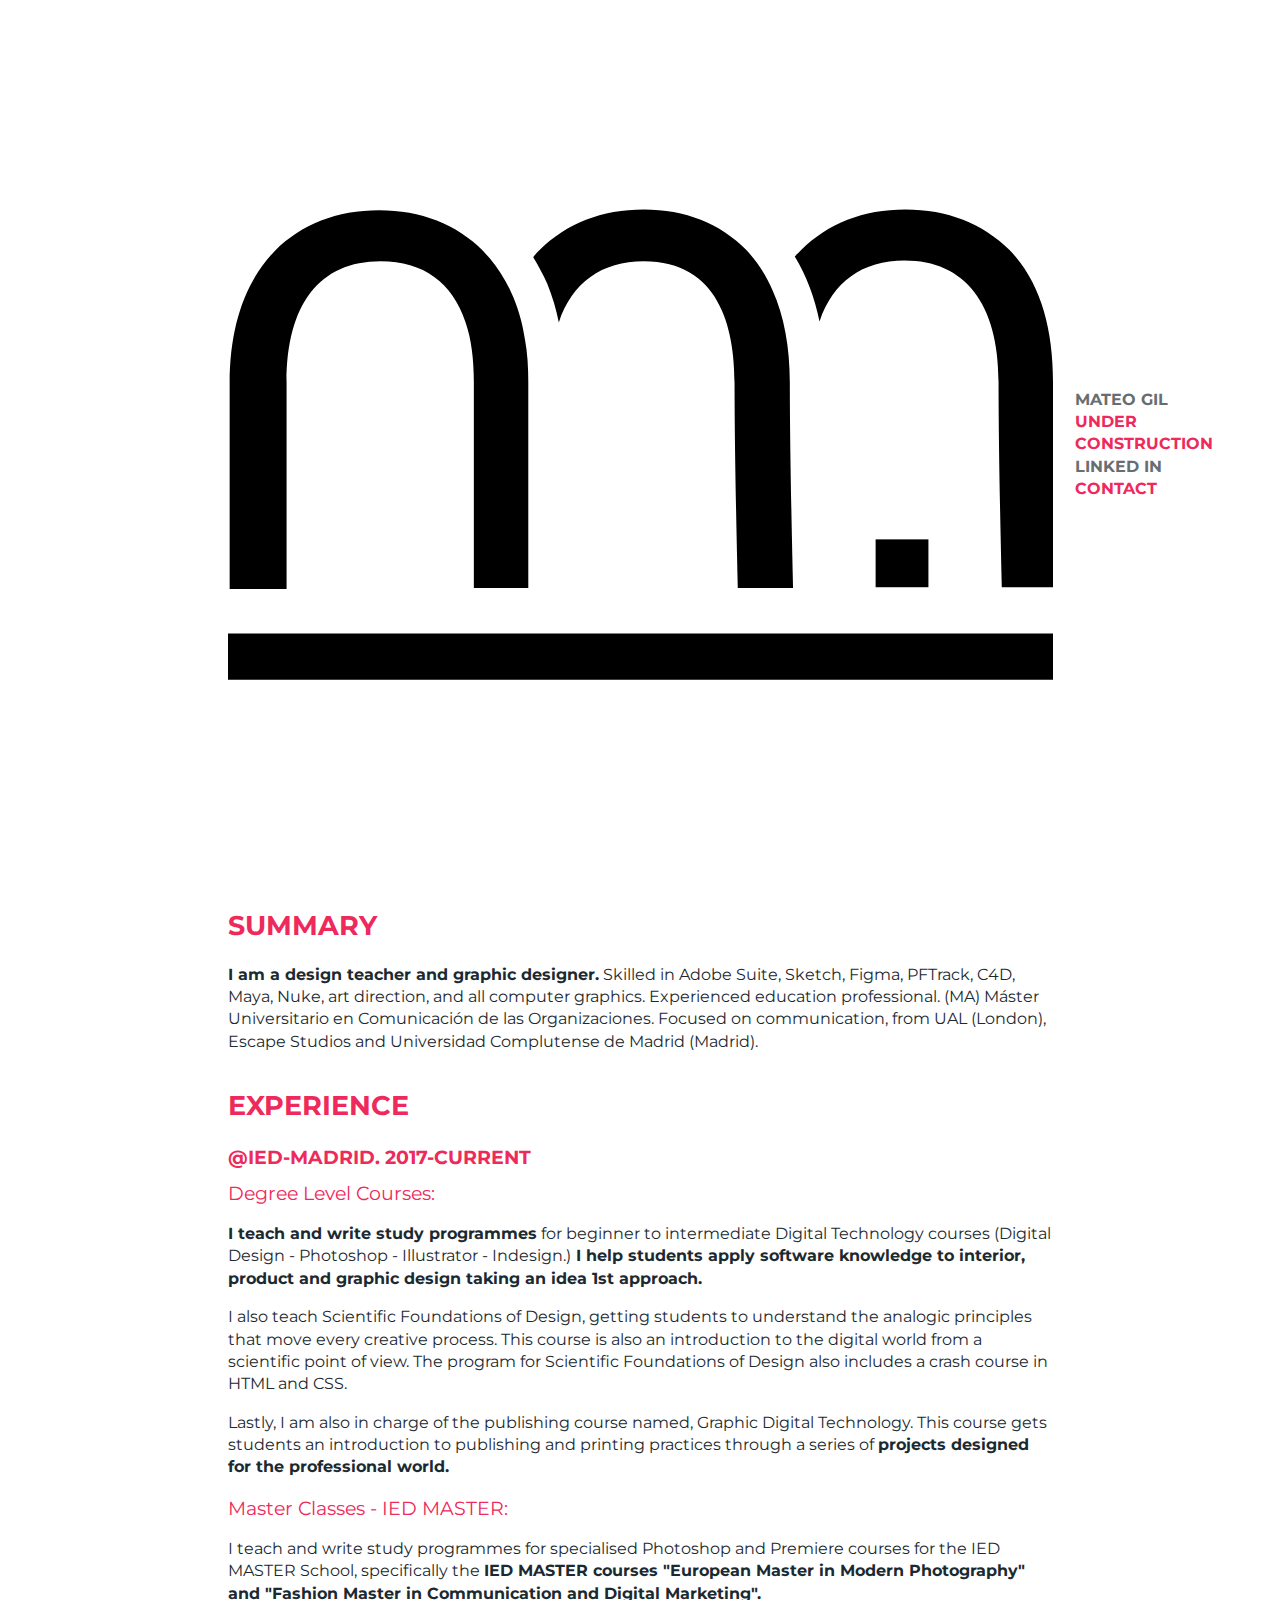
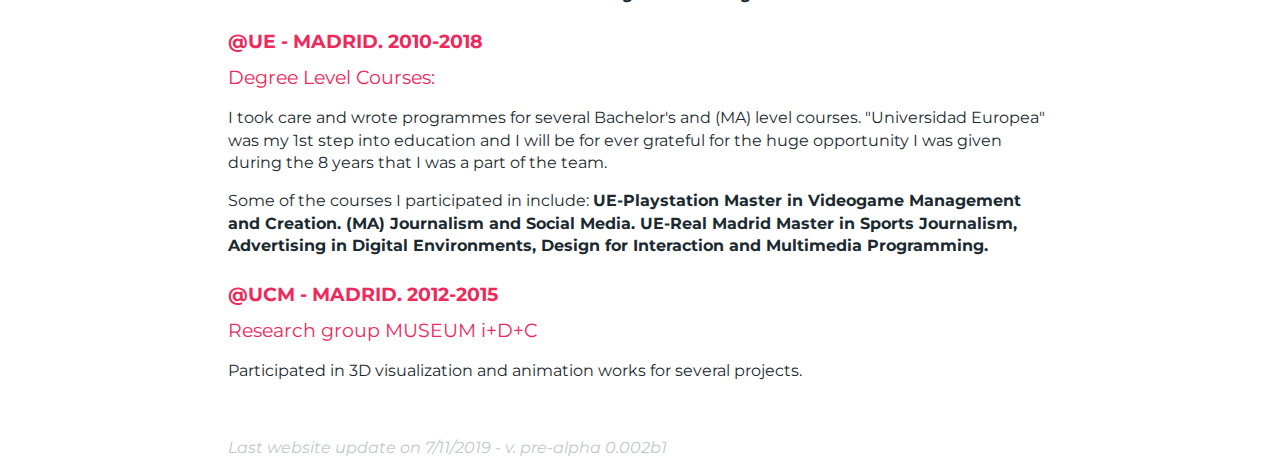
==== index.html @ b80dd7d8 "Update index.html" ====
<!DOCTYPE html>
<html language="en">

<head>
  <meta charset="utf8">
  <meta content="ie=edge" http-equiv="x-ua-compatible">
  <meta content="width=device-width, initial-scale=1" name="viewport">
  <title>Mateo Gil - Resume</title>
  <meta content="An updated summary of my work career" name="description">
  <link href="/favicon/favicon.ico" rel="icon">
  <link href="css/normalize.css" rel="stylesheet" type="text/css">
  <link href="css/main.css" rel="stylesheet" type="text/css">
  <link href="https://fonts.googleapis.com/css?family=Montserrat&display=swap" rel="stylesheet">
</head>

<body>
  <header><img src="images/logo.svg">
    <nav><a href="#">MATEO GIL</a><a class="active" href="#">UNDER CONSTRUCTION</a><a href="https://www.linkedin.com/in/mateo-gil-arribas-9ab76116/">LINKED IN</a><a class="active" href="mailto:m4tt.gil@gmail.com">Contact</a></nav>
  </header>
  <section>
    <h1>Summary</h1>
    <p><b>I am a design teacher and graphic designer.</b> Skilled in Adobe Suite, Sketch, Figma, PFTrack, C4D, Maya, Nuke, art direction, and all computer graphics. Experienced education professional. (MA) Máster Universitario en
      Comunicación de las Organizaciones. Focused on communication, from UAL (London), Escape Studios and Universidad Complutense de Madrid (Madrid).
    </p>

  </section>
  <section class="experience">
    <h1>Experience</h1>
    <h2>@IED-MADRID. 2017-cuRRENT</h2>
    <h3>Degree Level Courses:</h3>
    <p> <b>I teach and write study programmes</b> for beginner to intermediate Digital Technology courses (Digital Design - Photoshop - Illustrator - Indesign.)<b> I help students apply software knowledge to interior, product and
        graphic design taking an idea 1st approach.</b>
    </p>
    <p>I also teach Scientific Foundations of Design, getting students to understand the analogic principles that move every creative process. This course is also an introduction to the digital world from a scientific point of view.
      The program for Scientific Foundations of Design also includes a crash course in HTML and CSS.
    </p>
    <p>Lastly, I am also in charge of the publishing course named, Graphic Digital Technology. This course gets students an introduction to publishing and printing practices through a series of <b>projects designed for the
        professional world.</b>
    </p>
    <h3>Master Classes - IED MASTER:</h3>
    <p>I teach and write study programmes for specialised Photoshop and Premiere courses for the IED MASTER School, specifically the <b>IED MASTER courses "European Master in Modern Photography" and "Fashion Master in Communication and
        Digital Marketing".</b>
    </p>

    <h2 class="UE">@UE - MADRID. 2010-2018</h2>
    <h3>Degree Level Courses:</h3>
    <p>I took care and wrote programmes for several Bachelor's and (MA) level courses. "Universidad Europea" was my 1st step into education and I will be for ever grateful for the huge opportunity I was given during the 8 years that I was a part of the team.
    </p>
    <p>Some of the courses I participated in include: <b>UE-Playstation Master in Videogame Management and Creation. (MA) Journalism and Social Media. UE-Real Madrid Master in Sports Journalism, Advertising in Digital Environments,
        Design for Interaction and Multimedia Programming.</b>
    </p>

    <h2 class="UE">@UCM - MADRID. 2012-2015</h2>
    <h3>Research group MUSEUM i+D+C</h3>
    <p>Participated in 3D visualization and animation works for several projects.
    </p>

  </section>


  <footer>
    <p>Last website update on 7/11/2019 - v. pre-alpha 0.002b1</p>
  </footer>
</body>

</html>
---- css/main.css ----
/*! HTML5 Boilerplate v5.3.0 | MIT License | https://html5boilerplate.com/ */

/*
 * What follows is the result of much research on cross-browser styling.
 * Credit left inline and big thanks to Nicolas Gallagher, Jonathan Neal,
 * Kroc Camen, and the H5BP dev community and team.
 */

/* ==========================================================================
   Base styles: opinionated defaults
   ========================================================================== */

html {
    color: #222;
    font-size: 1em;
    line-height: 1.4;
    font-family: 'Montserrat', sans-serif;
}

/*
 * Remove text-shadow in selection highlight:
 * https://twitter.com/miketaylr/status/12228805301
 *
 * These selection rule sets have to be separate.
 * Customize the background color to match your design.
 */

::-moz-selection {
    background: #ee295b;
    text-shadow: none;
}

::selection {
    background: #ee295b;
    text-shadow: none;
}

/*
 * A better looking default horizontal rule
 */

hr {
    display: block;
    height: 1px;
    border: 0;
    border-top: 1px solid #ccc;
    margin: 1em 0;
    padding: 0;
}

/*
 * Remove the gap between audio, canvas, iframes,
 * images, videos and the bottom of their containers:
 * https://github.com/h5bp/html5-boilerplate/issues/440
 */

audio,
canvas,
iframe,
img,
svg,
video {
    vertical-align: middle;
}

/*
 * Remove default fieldset styles.
 */

fieldset {
    border: 0;
    margin: 0;
    padding: 0;
}

/*
 * Allow only vertical resizing of textareas.
 */

textarea {
    resize: vertical;
}

/* ==========================================================================
   Browser Upgrade Prompt
   ========================================================================== */

.browserupgrade {
    margin: 0.2em 0;
    background: #ccc;
    color: #000;
    padding: 0.2em 0;
}

/* ==========================================================================
   Author's custom styles
   ========================================================================== */

body {
  color: #1B2A30;
  padding-bottom: 1em;
}

section, header, footer {
  max-width: 75ch;
  margin: auto;
  padding: 2em 1ch 0 1ch;
}

header {
  display: flex;
  align-items: center;
}

header > nav {
  flex-grow: 1;
}

nav > a {
  display: block;
  font-size: 1em;
  margin: 0;
  margin-left: 2ch;
  color: #676E71;
  text-transform: uppercase;
  font-weight: bold;
  text-decoration: none;
}

nav > a:hover {
  color: #EE295B;
}

nav > a.active {
  color: #EE295B;
}
.UE{
  margin-top: 1.2em;
}
.experience {
  margin-top: -2em;
}

h1 {
  color: #EE295B;
  text-transform: uppercase;
  font-size: 1.7em;
  font-weight: bold;
}
h2 {
 color: #EE295B;
 margin: 0;
 text-transform: uppercase;
 font-size: 1.2em;
 font-weight:bold;

}
h3 {
 color: #EE295B;
 margin: 0;
 margin-top: 0.5em;
 font-size: 1.2em;
 font-weight:normal;
}


footer p {
  font-size: 1em;
  margin: 0;
  margin-top: 0.4em;
  font-style: italic;
  color: #c0c8cc;
}


/* ==========================================================================
   Helper classes
   ========================================================================== */

/*
 * Hide visually and from screen readers
 */

.hidden {
    display: none !important;
}

/*
 * Hide only visually, but have it available for screen readers:
 * http://snook.ca/archives/html_and_css/hiding-content-for-accessibility
 */

.visuallyhidden {
    border: 0;
    clip: rect(0 0 0 0);
    height: 1px;
    margin: -1px;
    overflow: hidden;
    padding: 0;
    position: absolute;
    width: 1px;
}

/*
 * Extends the .visuallyhidden class to allow the element
 * to be focusable when navigated to via the keyboard:
 * https://www.drupal.org/node/897638
 */

.visuallyhidden.focusable:active,
.visuallyhidden.focusable:focus {
    clip: auto;
    height: auto;
    margin: 0;
    overflow: visible;
    position: static;
    width: auto;
}

/*
 * Hide visually and from screen readers, but maintain layout
 */

.invisible {
    visibility: hidden;
}

/*
 * Clearfix: contain floats
 *
 * For modern browsers
 * 1. The space content is one way to avoid an Opera bug when the
 *    `contenteditable` attribute is included anywhere else in the document.
 *    Otherwise it causes space to appear at the top and bottom of elements
 *    that receive the `clearfix` class.
 * 2. The use of `table` rather than `block` is only necessary if using
 *    `:before` to contain the top-margins of child elements.
 */

.clearfix:before,
.clearfix:after {
    content: " "; /* 1 */
    display: table; /* 2 */
}

.clearfix:after {
    clear: both;
}

/* ==========================================================================
   EXAMPLE Media Queries for Responsive Design.
   These examples override the primary ('mobile first') styles.
   Modify as content requires.
   ========================================================================== */

@media only screen and (min-width: 35em) {
    /* Style adjustments for viewports that meet the condition */
}

@media print,
       (-webkit-min-device-pixel-ratio: 1.25),
       (min-resolution: 1.25dppx),
       (min-resolution: 120dpi) {
    /* Style adjustments for high resolution devices */
}

/* ==========================================================================
   Print styles.
   Inlined to avoid the additional HTTP request:
   http://www.phpied.com/delay-loading-your-print-css/
   ========================================================================== */

@media print {
    *,
    *:before,
    *:after,
    *:first-letter,
    *:first-line {
        background: transparent !important;
        color: #000 !important; /* Black prints faster:
                                   http://www.sanbeiji.com/archives/953 */
        box-shadow: none !important;
        text-shadow: none !important;
    }

    a,
    a:visited {
        text-decoration: underline;
    }

    a[href]:after {
        content: " (" attr(href) ")";
    }

    abbr[title]:after {
        content: " (" attr(title) ")";
    }

    /*
     * Don't show links that are fragment identifiers,
     * or use the `javascript:` pseudo protocol
     */

    a[href^="#"]:after,
    a[href^="javascript:"]:after {
        content: "";
    }

    pre,
    blockquote {
        border: 1px solid #999;
        page-break-inside: avoid;
    }

    /*
     * Printing Tables:
     * http://css-discuss.incutio.com/wiki/Printing_Tables
     */

    thead {
        display: table-header-group;
    }

    tr,
    img {
        page-break-inside: avoid;
    }

    img {
        max-width: 100% !important;
    }

    p,
    h2,
    h3 {
        orphans: 3;
        widows: 3;
    }

    h2,
    h3 {
        page-break-after: avoid;
    }
}
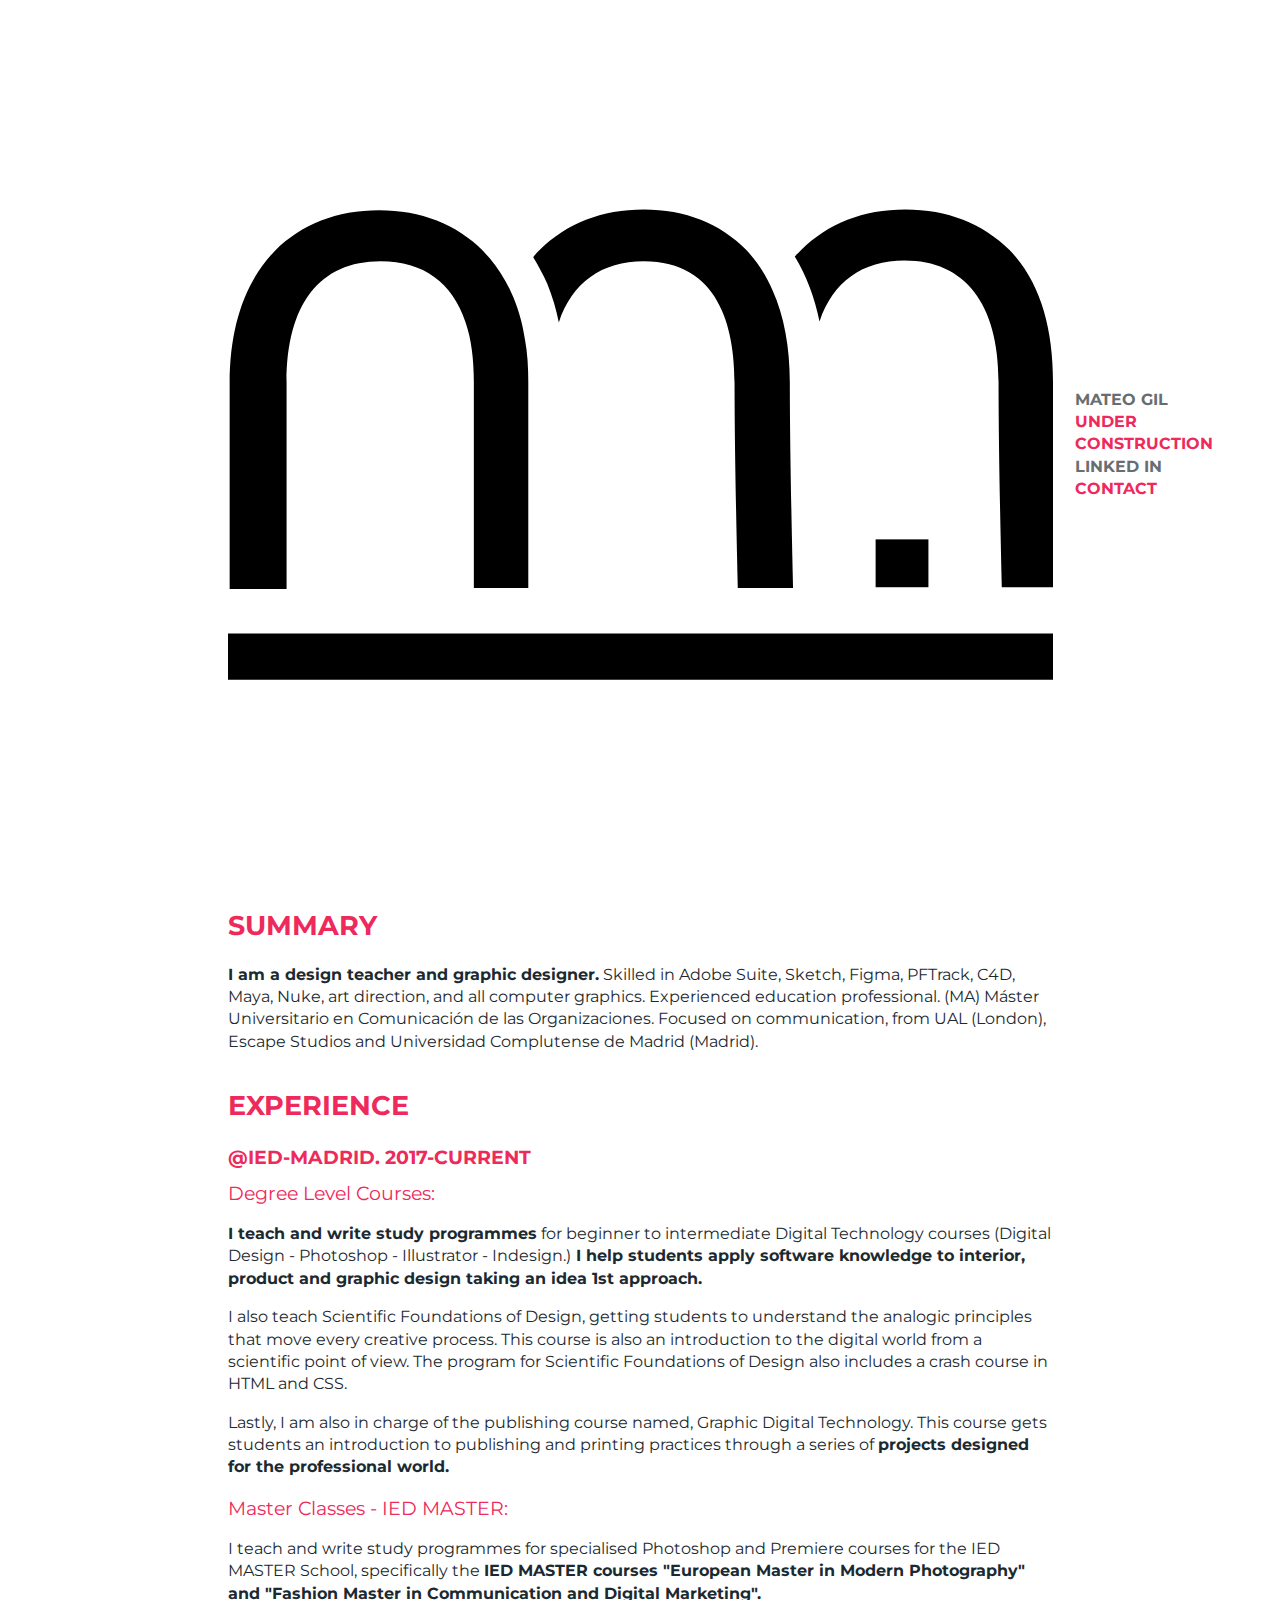
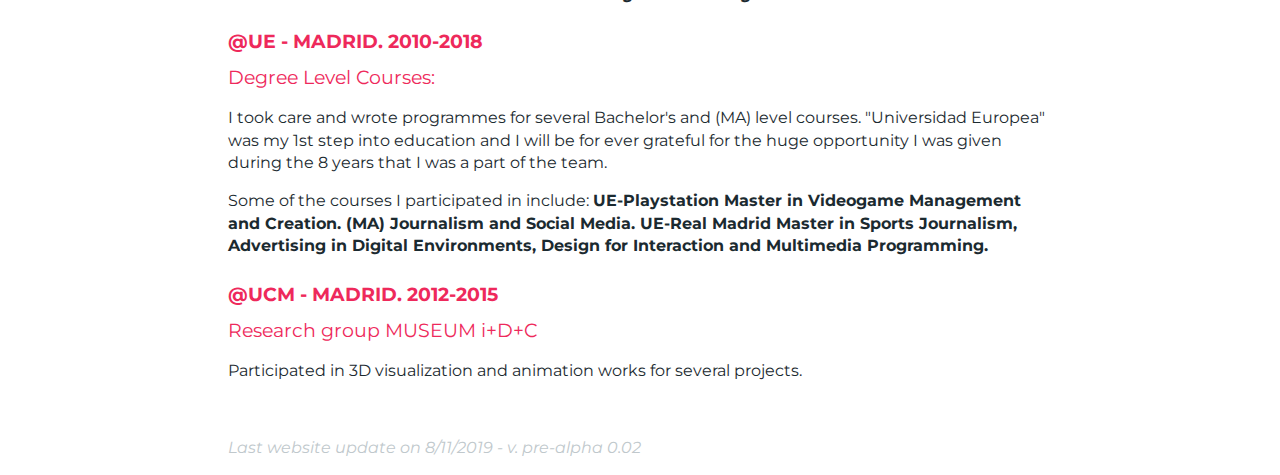
==== commit 5a82210f: "0.02" ====
--- a/index.html
+++ b/index.html
@@ -15,7 +15,7 @@
 
 <body>
   <header><img src="images/logo.svg">
-    <nav><a href="#">MATEO GIL</a><a class="active" href="#">UNDER CONSTRUCTION</a><a href="https://www.linkedin.com/in/mateo-gil-arribas-9ab76116/">LINKED IN</a><a class="active" href="mailto:m4tt.gil@gmail.com">Contact</a></nav>
+    <nav><a href="#">MATEO GIL</a><a class="active" href="#">UNDER CONSTRUCTION</a><a href="https://www.linkedin.com/in/mateo-gil-arribas-9ab76116/">LINKED IN</a><a class="active" href="mailto:matt@mateogil.info">Contact</a></nav>
   </header>
   <section>
     <h1>Summary</h1>
@@ -59,7 +59,7 @@
 
 
   <footer>
-    <p>Last website update on 7/11/2019 - v. pre-alpha 0.002b1</p>
+    <p>Last website update on 8/11/2019 - v. pre-alpha 0.02</p>
   </footer>
 </body>
 
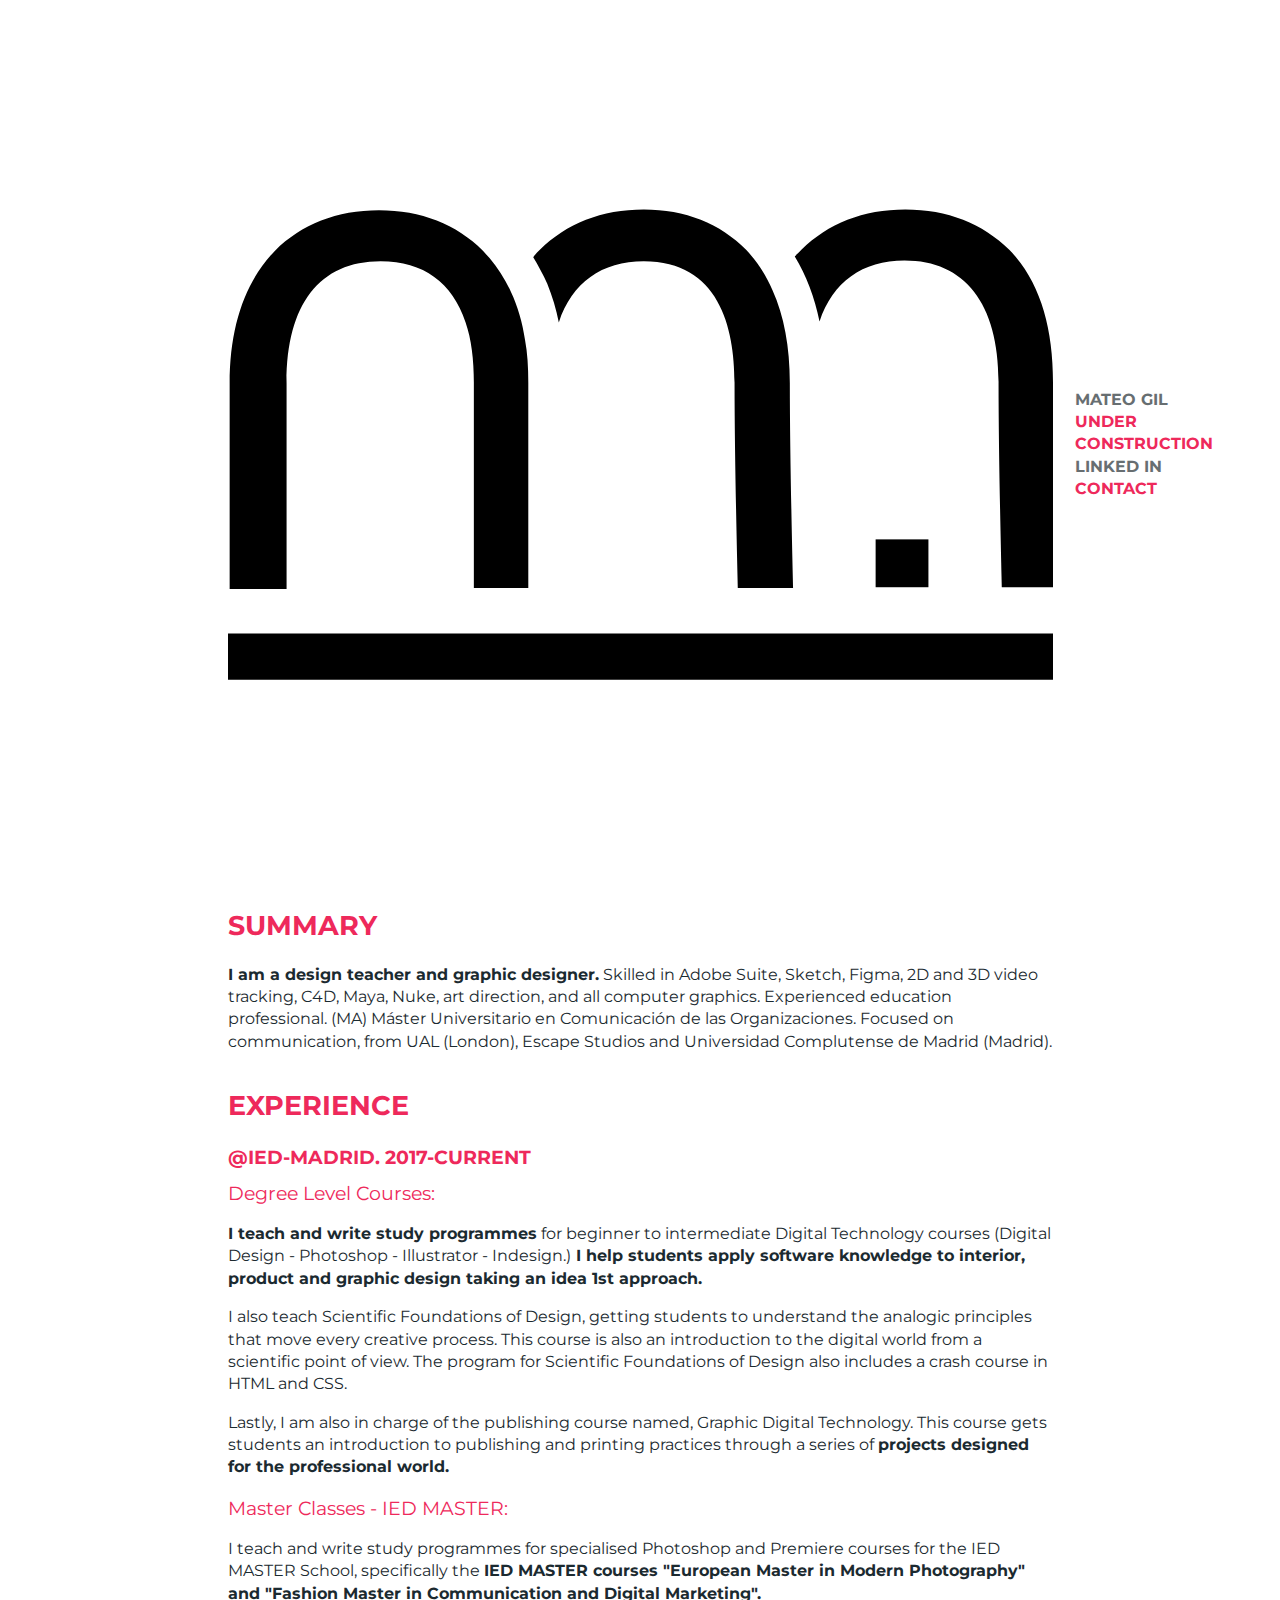
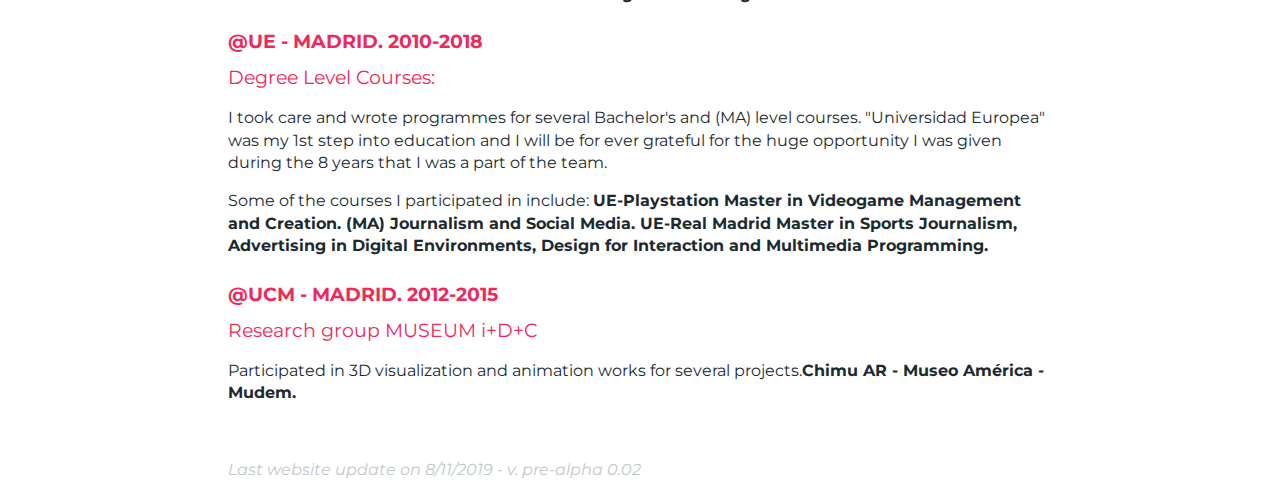
==== commit 29d70c9c: "Update index.html" ====
--- a/index.html
+++ b/index.html
@@ -19,8 +19,7 @@
   </header>
   <section>
     <h1>Summary</h1>
-    <p><b>I am a design teacher and graphic designer.</b> Skilled in Adobe Suite, Sketch, Figma, PFTrack, C4D, Maya, Nuke, art direction, and all computer graphics. Experienced education professional. (MA) Máster Universitario en
-      Comunicación de las Organizaciones. Focused on communication, from UAL (London), Escape Studios and Universidad Complutense de Madrid (Madrid).
+    <p><b>I am a design teacher and graphic designer.</b> Skilled in Adobe Suite, Sketch, Figma, 2D and 3D video tracking, C4D, Maya, Nuke, art direction, and all computer graphics. Experienced education professional. (MA) Máster Universitario en Comunicación de las Organizaciones. Focused on communication, from UAL (London), Escape Studios and Universidad Complutense de Madrid (Madrid).
     </p>
 
   </section>
@@ -52,7 +51,7 @@
 
     <h2 class="UE">@UCM - MADRID. 2012-2015</h2>
     <h3>Research group MUSEUM i+D+C</h3>
-    <p>Participated in 3D visualization and animation works for several projects.
+    <p>Participated in 3D visualization and animation works for several projects.<b>Chimu AR - Museo América - Mudem.</b>
     </p>
 
   </section>
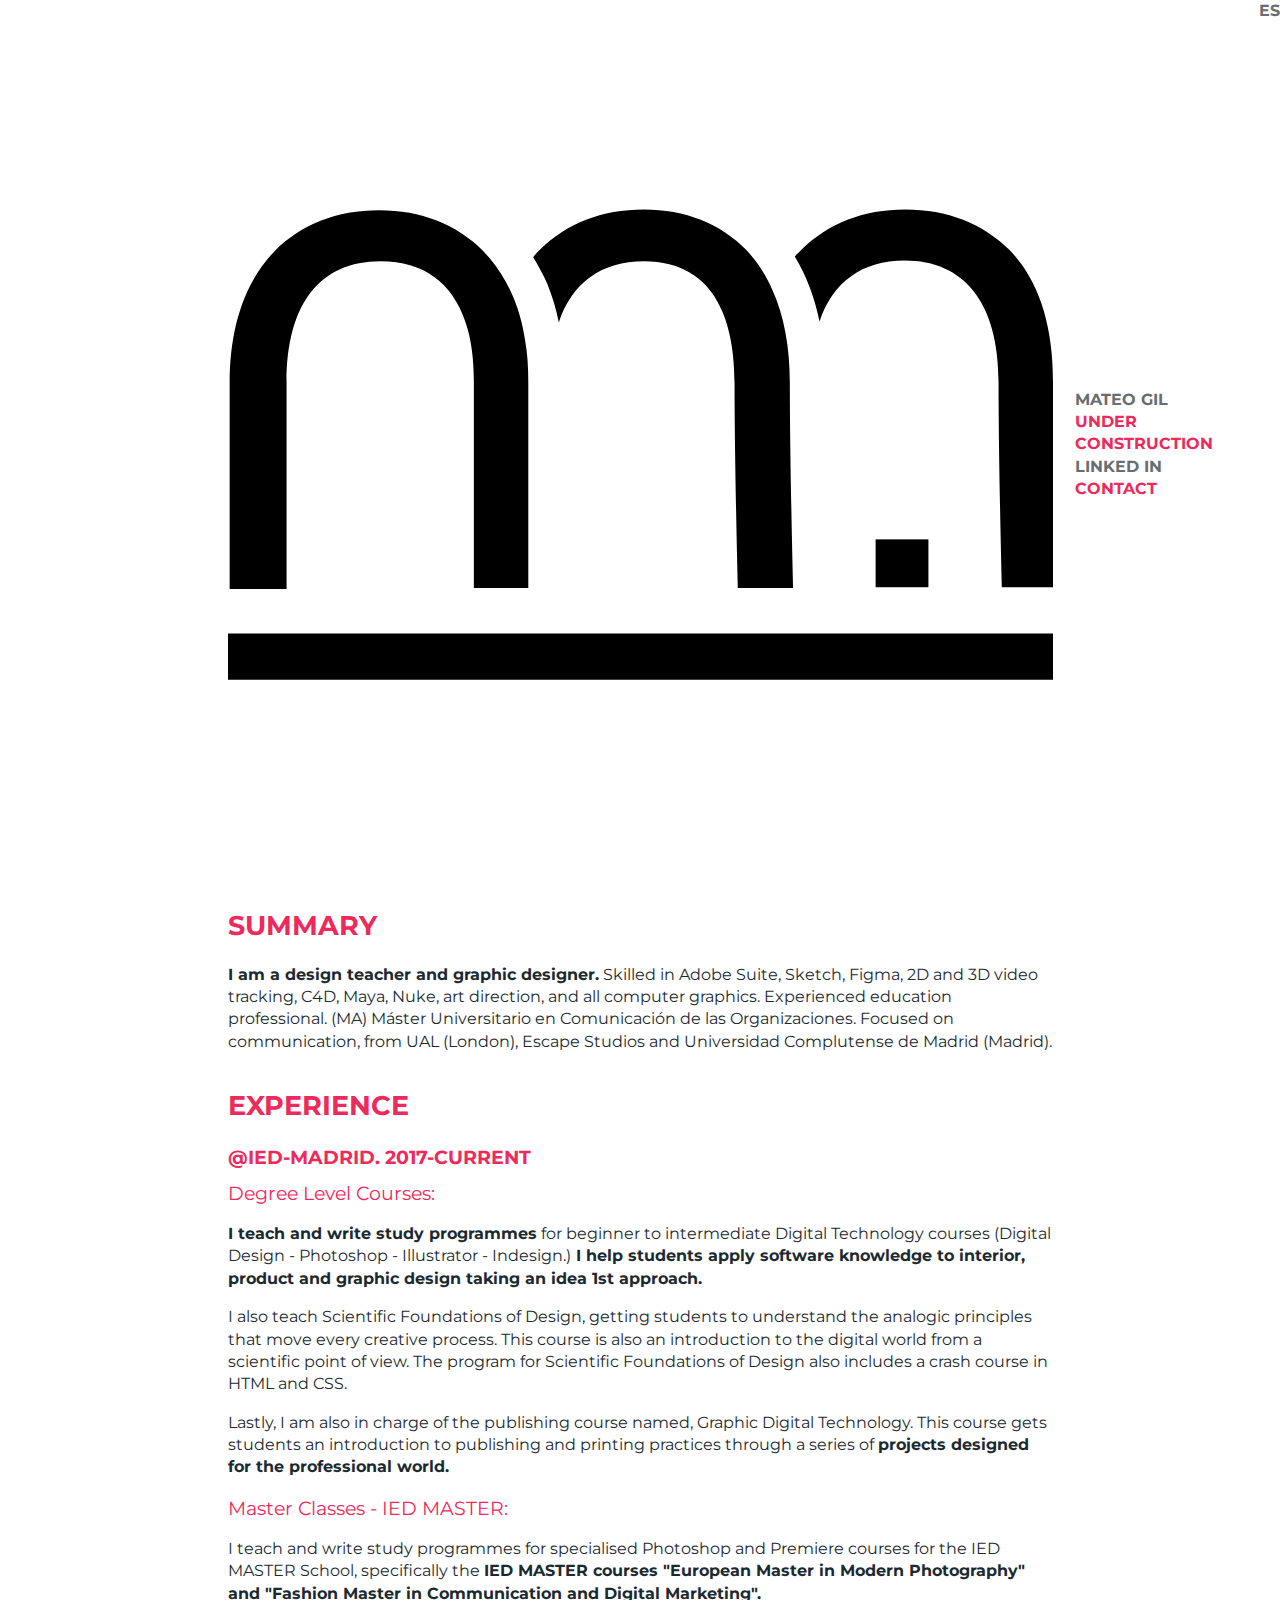
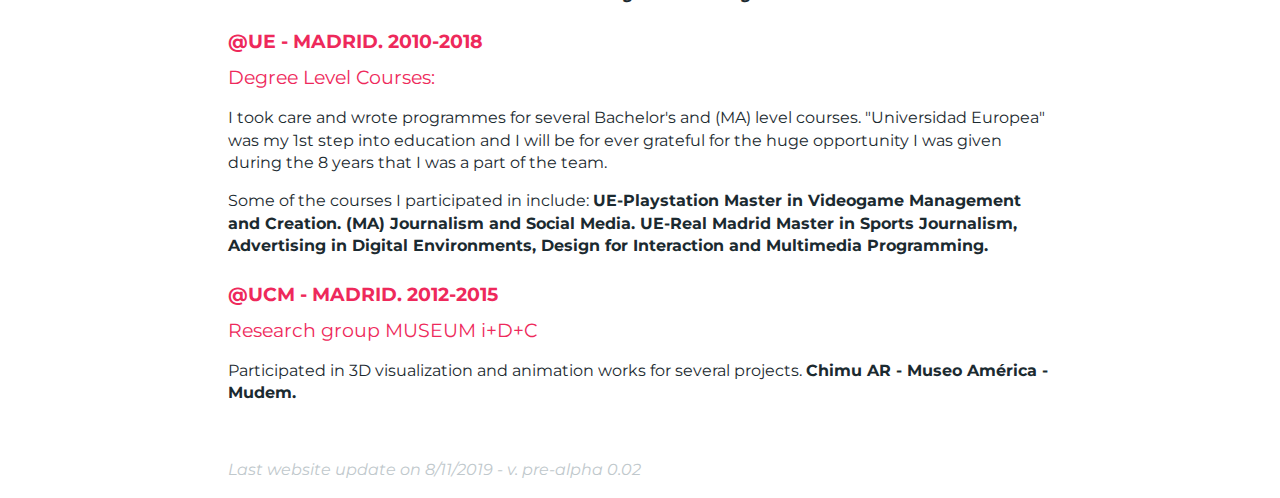
==== commit fd2088e5: "0.03b" ====
--- a/index.html
+++ b/index.html
@@ -15,7 +15,7 @@
 
 <body>
   <header><img src="images/logo.svg">
-    <nav><a href="#">MATEO GIL</a><a class="active" href="#">UNDER CONSTRUCTION</a><a href="https://www.linkedin.com/in/mateo-gil-arribas-9ab76116/">LINKED IN</a><a class="active" href="mailto:matt@mateogil.info">Contact</a></nav>
+    <nav><a href="#">MATEO GIL</a><a class="active" href="#">UNDER CONSTRUCTION</a><a href="https://www.linkedin.com/in/mateo-gil-arribas-9ab76116/">LINKED IN</a><a class="active" href="mailto:matt@mateogil.info">Contact</a> <a class="topcorner" href="#">ES</a></nav>
   </header>
   <section>
     <h1>Summary</h1>
@@ -51,7 +51,7 @@
 
     <h2 class="UE">@UCM - MADRID. 2012-2015</h2>
     <h3>Research group MUSEUM i+D+C</h3>
-    <p>Participated in 3D visualization and animation works for several projects.<b>Chimu AR - Museo América - Mudem.</b>
+    <p>Participated in 3D visualization and animation works for several projects. <b>Chimu AR - Museo América - Mudem.</b>
     </p>
 
   </section>
--- a/css/main.css
+++ b/css/main.css
@@ -134,6 +134,11 @@
 nav > a.active {
   color: #EE295B;
 }
+.topcorner{
+   position:absolute;
+   top:0;
+   right:0;
+  }
 .UE{
   margin-top: 1.2em;
 }
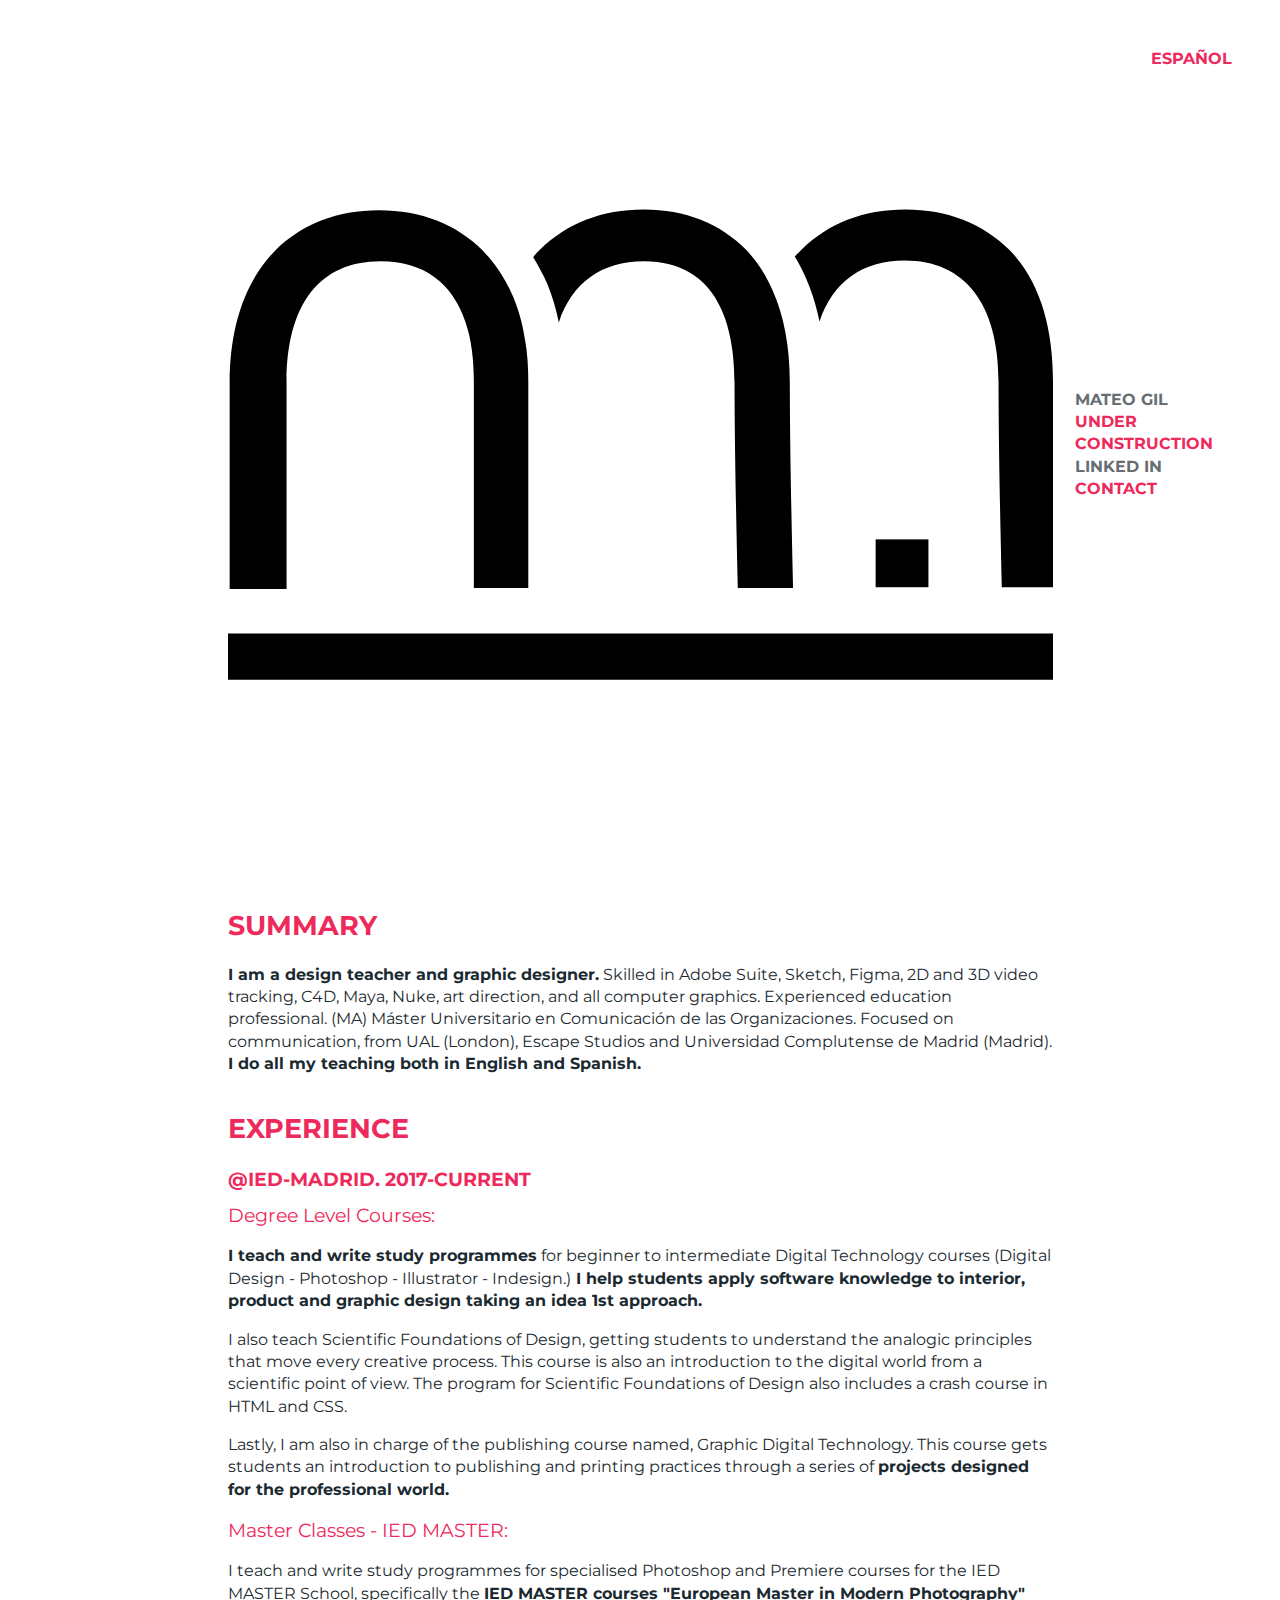
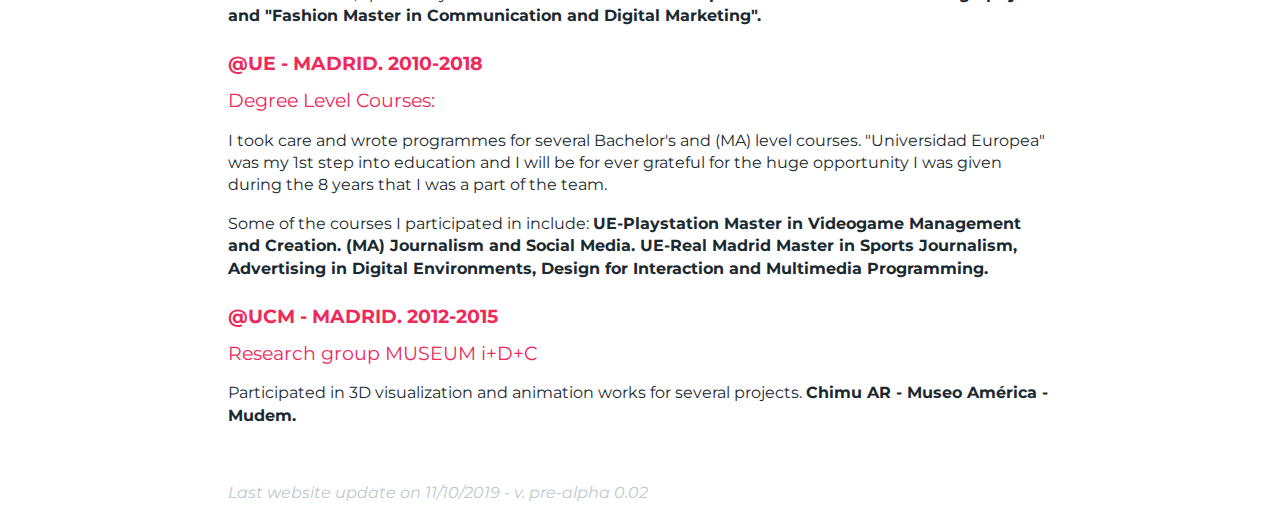
==== commit 13973475: "0.03" ====
--- a/index.html
+++ b/index.html
@@ -15,11 +15,11 @@
 
 <body>
   <header><img src="images/logo.svg">
-    <nav><a href="#">MATEO GIL</a><a class="active" href="#">UNDER CONSTRUCTION</a><a href="https://www.linkedin.com/in/mateo-gil-arribas-9ab76116/">LINKED IN</a><a class="active" href="mailto:matt@mateogil.info">Contact</a> <a class="topcorner" href="#">ES</a></nav>
+    <nav><a href="#">MATEO GIL</a><a class="active" href="#">UNDER CONSTRUCTION</a><a href="https://www.linkedin.com/in/mateo-gil-arribas-9ab76116/">LINKED IN</a><a class="active" href="mailto:matt@mateogil.info">Contact</a> <a id="topcorner"class="active" href="index_es.html">ESPAÑOL</a></nav>
   </header>
   <section>
     <h1>Summary</h1>
-    <p><b>I am a design teacher and graphic designer.</b> Skilled in Adobe Suite, Sketch, Figma, 2D and 3D video tracking, C4D, Maya, Nuke, art direction, and all computer graphics. Experienced education professional. (MA) Máster Universitario en Comunicación de las Organizaciones. Focused on communication, from UAL (London), Escape Studios and Universidad Complutense de Madrid (Madrid).
+    <p><b>I am a design teacher and graphic designer.</b> Skilled in Adobe Suite, Sketch, Figma, 2D and 3D video tracking, C4D, Maya, Nuke, art direction, and all computer graphics. Experienced education professional. (MA) Máster Universitario en Comunicación de las Organizaciones. Focused on communication, from UAL (London), Escape Studios and Universidad Complutense de Madrid (Madrid). <b>I do all my teaching both in English and Spanish.</b>
     </p>
 
   </section>
@@ -58,7 +58,7 @@
 
 
   <footer>
-    <p>Last website update on 8/11/2019 - v. pre-alpha 0.02</p>
+    <p>Last website update on 11/10/2019 - v. pre-alpha 0.02</p>
   </footer>
 </body>
 
--- a/css/main.css
+++ b/css/main.css
@@ -1,20 +1,23 @@
 /*! HTML5 Boilerplate v5.3.0 | MIT License | https://html5boilerplate.com/ */
-
 /*
  * What follows is the result of much research on cross-browser styling.
  * Credit left inline and big thanks to Nicolas Gallagher, Jonathan Neal,
  * Kroc Camen, and the H5BP dev community and team.
  */
-
 /* ==========================================================================
    Base styles: opinionated defaults
    ========================================================================== */
-
 html {
-    color: #222;
-    font-size: 1em;
-    line-height: 1.4;
-    font-family: 'Montserrat', sans-serif;
+  color: #222;
+  font-size: 1em;
+  line-height: 1.4;
+  font-family: 'Montserrat', sans-serif;
+}
+
+#topcorner {
+  position: absolute;
+  top: 3em;
+  right: 3em;
 }
 
 /*
@@ -24,28 +27,26 @@
  * These selection rule sets have to be separate.
  * Customize the background color to match your design.
  */
-
 ::-moz-selection {
-    background: #ee295b;
-    text-shadow: none;
+  background: #ee295b;
+  text-shadow: none;
 }
 
 ::selection {
-    background: #ee295b;
-    text-shadow: none;
+  background: #ee295b;
+  text-shadow: none;
 }
 
 /*
  * A better looking default horizontal rule
  */
-
 hr {
-    display: block;
-    height: 1px;
-    border: 0;
-    border-top: 1px solid #ccc;
-    margin: 1em 0;
-    padding: 0;
+  display: block;
+  height: 1px;
+  border: 0;
+  border-top: 1px solid #ccc;
+  margin: 1em 0;
+  padding: 0;
 }
 
 /*
@@ -53,49 +54,44 @@
  * images, videos and the bottom of their containers:
  * https://github.com/h5bp/html5-boilerplate/issues/440
  */
-
 audio,
 canvas,
 iframe,
 img,
 svg,
 video {
-    vertical-align: middle;
+  vertical-align: middle;
 }
 
 /*
  * Remove default fieldset styles.
  */
-
 fieldset {
-    border: 0;
-    margin: 0;
-    padding: 0;
+  border: 0;
+  margin: 0;
+  padding: 0;
 }
 
 /*
  * Allow only vertical resizing of textareas.
  */
-
 textarea {
-    resize: vertical;
+  resize: vertical;
 }
 
 /* ==========================================================================
    Browser Upgrade Prompt
    ========================================================================== */
-
 .browserupgrade {
-    margin: 0.2em 0;
-    background: #ccc;
-    color: #000;
-    padding: 0.2em 0;
+  margin: 0.2em 0;
+  background: #ccc;
+  color: #000;
+  padding: 0.2em 0;
 }
 
 /* ==========================================================================
    Author's custom styles
    ========================================================================== */
-
 body {
   color: #1B2A30;
   padding-bottom: 1em;
@@ -112,11 +108,11 @@
   align-items: center;
 }
 
-header > nav {
+header>nav {
   flex-grow: 1;
 }
 
-nav > a {
+nav>a {
   display: block;
   font-size: 1em;
   margin: 0;
@@ -127,21 +123,19 @@
   text-decoration: none;
 }
 
-nav > a:hover {
-  color: #EE295B;
-}
-
-nav > a.active {
-  color: #EE295B;
-}
-.topcorner{
-   position:absolute;
-   top:0;
-   right:0;
-  }
-.UE{
+nav>a:hover {
+  color: #EE295B;
+}
+
+nav>a.active {
+  color: #EE295B;
+}
+
+
+.UE {
   margin-top: 1.2em;
 }
+
 .experience {
   margin-top: -2em;
 }
@@ -152,22 +146,22 @@
   font-size: 1.7em;
   font-weight: bold;
 }
+
 h2 {
- color: #EE295B;
- margin: 0;
- text-transform: uppercase;
- font-size: 1.2em;
- font-weight:bold;
-
-}
+  color: #EE295B;
+  margin: 0;
+  text-transform: uppercase;
+  font-size: 1.2em;
+  font-weight: bold;
+}
+
 h3 {
- color: #EE295B;
- margin: 0;
- margin-top: 0.5em;
- font-size: 1.2em;
- font-weight:normal;
-}
-
+  color: #EE295B;
+  margin: 0;
+  margin-top: 0.5em;
+  font-size: 1.2em;
+  font-weight: normal;
+}
 
 footer p {
   font-size: 1em;
@@ -177,33 +171,29 @@
   color: #c0c8cc;
 }
 
-
 /* ==========================================================================
    Helper classes
    ========================================================================== */
-
 /*
  * Hide visually and from screen readers
  */
-
 .hidden {
-    display: none !important;
+  display: none !important;
 }
 
 /*
  * Hide only visually, but have it available for screen readers:
  * http://snook.ca/archives/html_and_css/hiding-content-for-accessibility
  */
-
 .visuallyhidden {
-    border: 0;
-    clip: rect(0 0 0 0);
-    height: 1px;
-    margin: -1px;
-    overflow: hidden;
-    padding: 0;
-    position: absolute;
-    width: 1px;
+  border: 0;
+  clip: rect(0 0 0 0);
+  height: 1px;
+  margin: -1px;
+  overflow: hidden;
+  padding: 0;
+  position: absolute;
+  width: 1px;
 }
 
 /*
@@ -211,23 +201,21 @@
  * to be focusable when navigated to via the keyboard:
  * https://www.drupal.org/node/897638
  */
-
 .visuallyhidden.focusable:active,
 .visuallyhidden.focusable:focus {
-    clip: auto;
-    height: auto;
-    margin: 0;
-    overflow: visible;
-    position: static;
-    width: auto;
+  clip: auto;
+  height: auto;
+  margin: 0;
+  overflow: visible;
+  position: static;
+  width: auto;
 }
 
 /*
  * Hide visually and from screen readers, but maintain layout
  */
-
 .invisible {
-    visibility: hidden;
+  visibility: hidden;
 }
 
 /*
@@ -241,15 +229,16 @@
  * 2. The use of `table` rather than `block` is only necessary if using
  *    `:before` to contain the top-margins of child elements.
  */
-
 .clearfix:before,
 .clearfix:after {
-    content: " "; /* 1 */
-    display: table; /* 2 */
+  content: " ";
+  /* 1 */
+  display: table;
+  /* 2 */
 }
 
 .clearfix:after {
-    clear: both;
+  clear: both;
 }
 
 /* ==========================================================================
@@ -257,16 +246,15 @@
    These examples override the primary ('mobile first') styles.
    Modify as content requires.
    ========================================================================== */
-
 @media only screen and (min-width: 35em) {
-    /* Style adjustments for viewports that meet the condition */
+  /* Style adjustments for viewports that meet the condition */
 }
 
 @media print,
-       (-webkit-min-device-pixel-ratio: 1.25),
-       (min-resolution: 1.25dppx),
-       (min-resolution: 120dpi) {
-    /* Style adjustments for high resolution devices */
+(-webkit-min-device-pixel-ratio: 1.25),
+(min-resolution: 1.25dppx),
+(min-resolution: 120dpi) {
+  /* Style adjustments for high resolution devices */
 }
 
 /* ==========================================================================
@@ -274,76 +262,75 @@
    Inlined to avoid the additional HTTP request:
    http://www.phpied.com/delay-loading-your-print-css/
    ========================================================================== */
-
 @media print {
-    *,
-    *:before,
-    *:after,
-    *:first-letter,
-    *:first-line {
-        background: transparent !important;
-        color: #000 !important; /* Black prints faster:
+
+  *,
+  *:before,
+  *:after,
+  *:first-letter,
+  *:first-line {
+    background: transparent !important;
+    color: #000 !important;
+    /* Black prints faster:
                                    http://www.sanbeiji.com/archives/953 */
-        box-shadow: none !important;
-        text-shadow: none !important;
-    }
-
-    a,
-    a:visited {
-        text-decoration: underline;
-    }
-
-    a[href]:after {
-        content: " (" attr(href) ")";
-    }
-
-    abbr[title]:after {
-        content: " (" attr(title) ")";
-    }
-
-    /*
+    box-shadow: none !important;
+    text-shadow: none !important;
+  }
+
+  a,
+  a:visited {
+    text-decoration: underline;
+  }
+
+  a[href]:after {
+    content: " ("attr(href) ")";
+  }
+
+  abbr[title]:after {
+    content: " ("attr(title) ")";
+  }
+
+  /*
      * Don't show links that are fragment identifiers,
      * or use the `javascript:` pseudo protocol
      */
-
-    a[href^="#"]:after,
-    a[href^="javascript:"]:after {
-        content: "";
-    }
-
-    pre,
-    blockquote {
-        border: 1px solid #999;
-        page-break-inside: avoid;
-    }
-
-    /*
+  a[href^="#"]:after,
+  a[href^="javascript:"]:after {
+    content: "";
+  }
+
+  pre,
+  blockquote {
+    border: 1px solid #999;
+    page-break-inside: avoid;
+  }
+
+  /*
      * Printing Tables:
      * http://css-discuss.incutio.com/wiki/Printing_Tables
      */
-
-    thead {
-        display: table-header-group;
-    }
-
-    tr,
-    img {
-        page-break-inside: avoid;
-    }
-
-    img {
-        max-width: 100% !important;
-    }
-
-    p,
-    h2,
-    h3 {
-        orphans: 3;
-        widows: 3;
-    }
-
-    h2,
-    h3 {
-        page-break-after: avoid;
-    }
-}
+  thead {
+    display: table-header-group;
+  }
+
+  tr,
+  img {
+    page-break-inside: avoid;
+  }
+
+  img {
+    max-width: 100% !important;
+  }
+
+  p,
+  h2,
+  h3 {
+    orphans: 3;
+    widows: 3;
+  }
+
+  h2,
+  h3 {
+    page-break-after: avoid;
+  }
+}
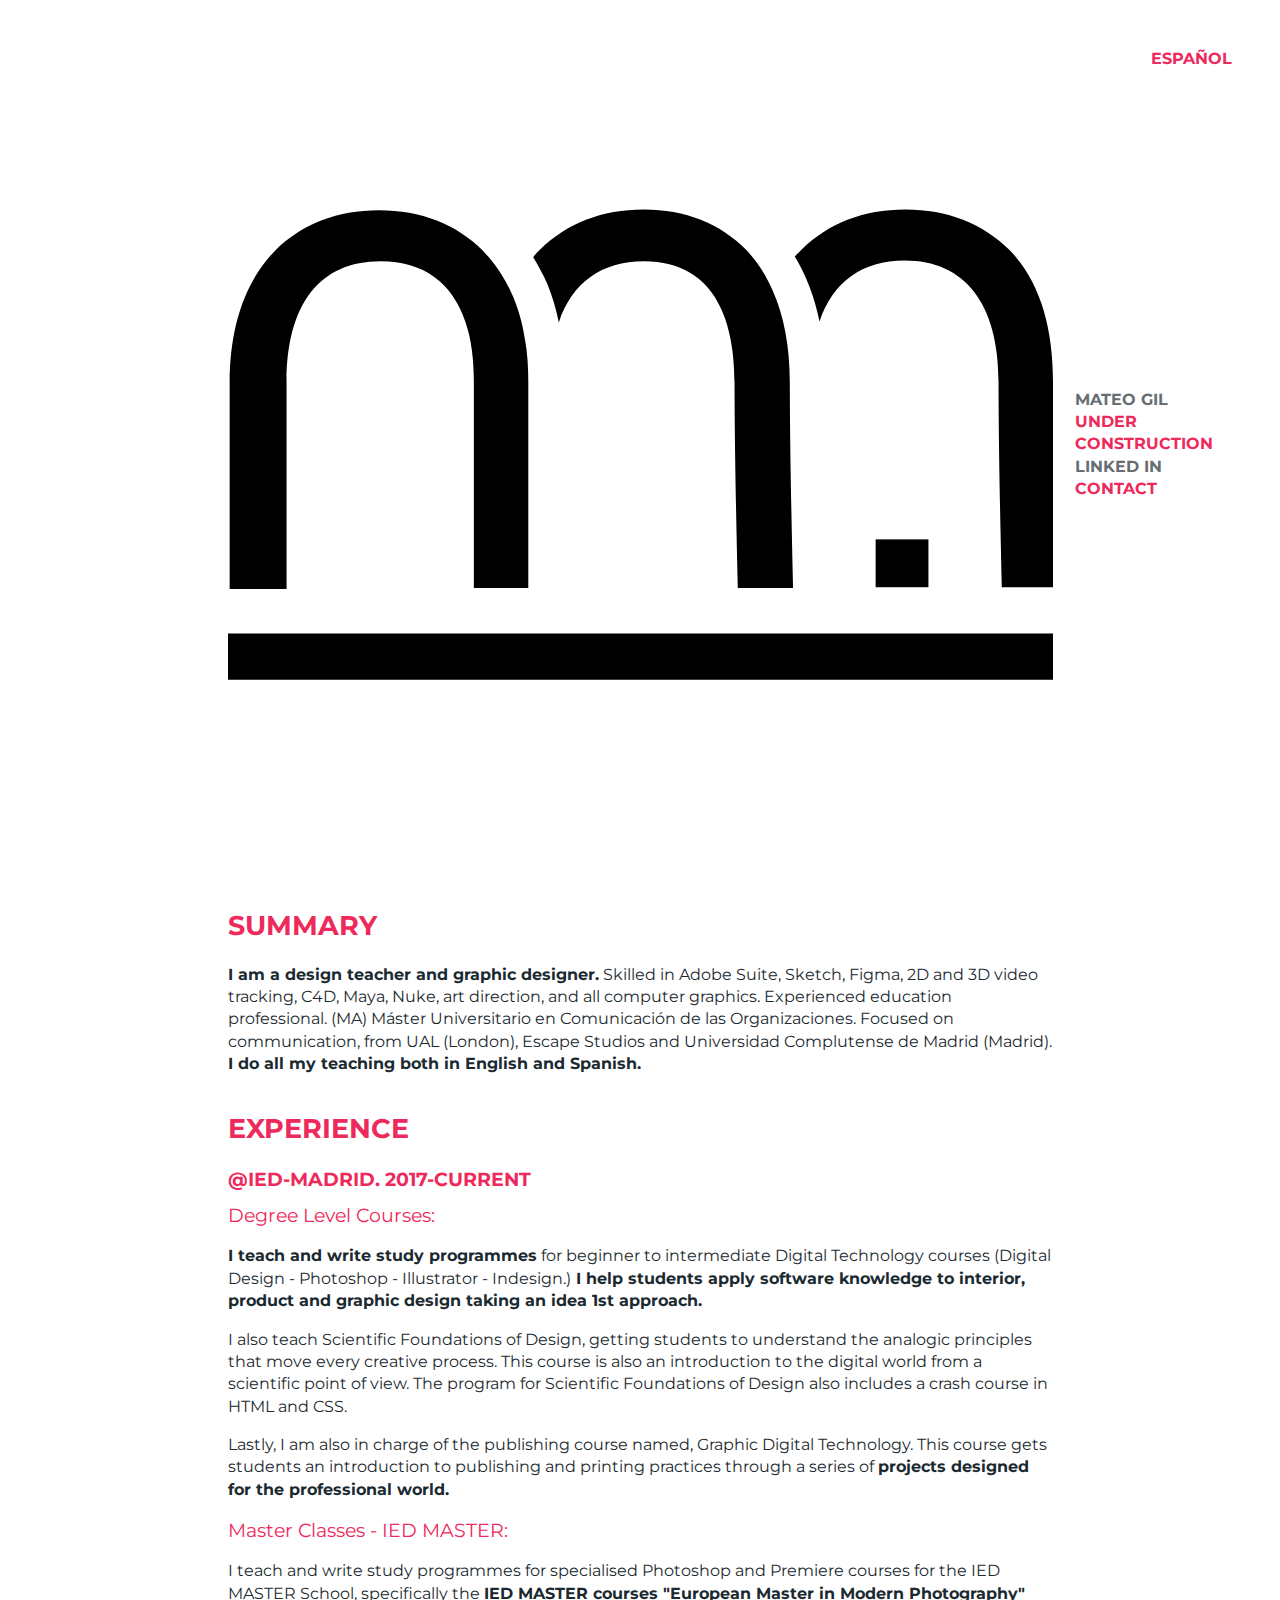
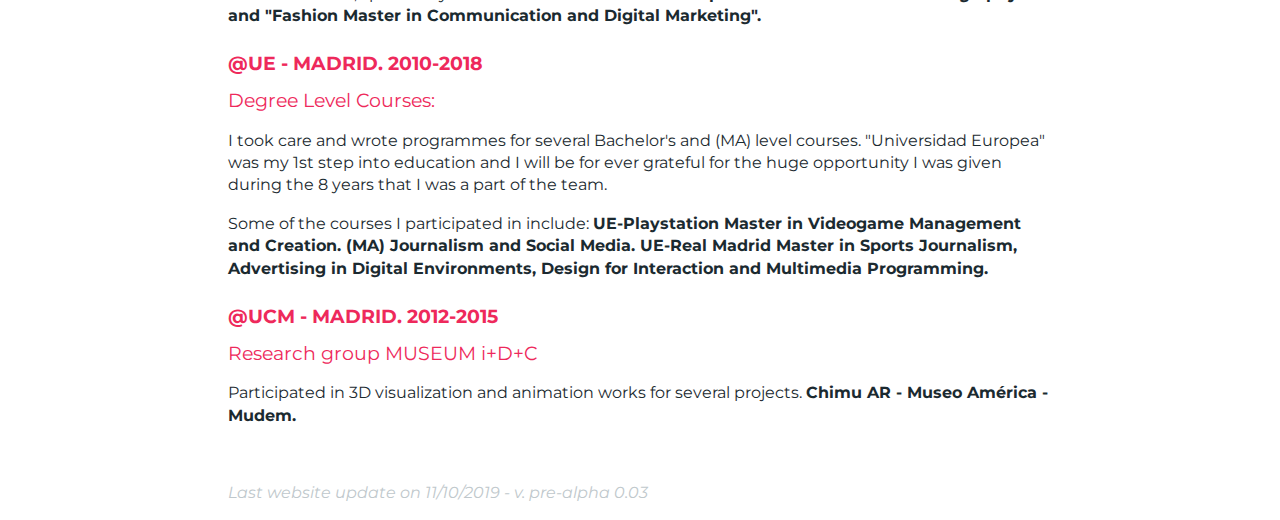
==== commit e6bff558: "0.03" ====
--- a/index.html
+++ b/index.html
@@ -58,7 +58,7 @@
 
 
   <footer>
-    <p>Last website update on 11/10/2019 - v. pre-alpha 0.02</p>
+    <p>Last website update on 11/10/2019 - v. pre-alpha 0.03</p>
   </footer>
 </body>
 
--- a/css/main.css
+++ b/css/main.css
@@ -334,3 +334,7 @@
     page-break-after: avoid;
   }
 }
+@media (pointer:coarse) {
+  #topcorner {  top: 1em;
+    right: 1em;}
+}
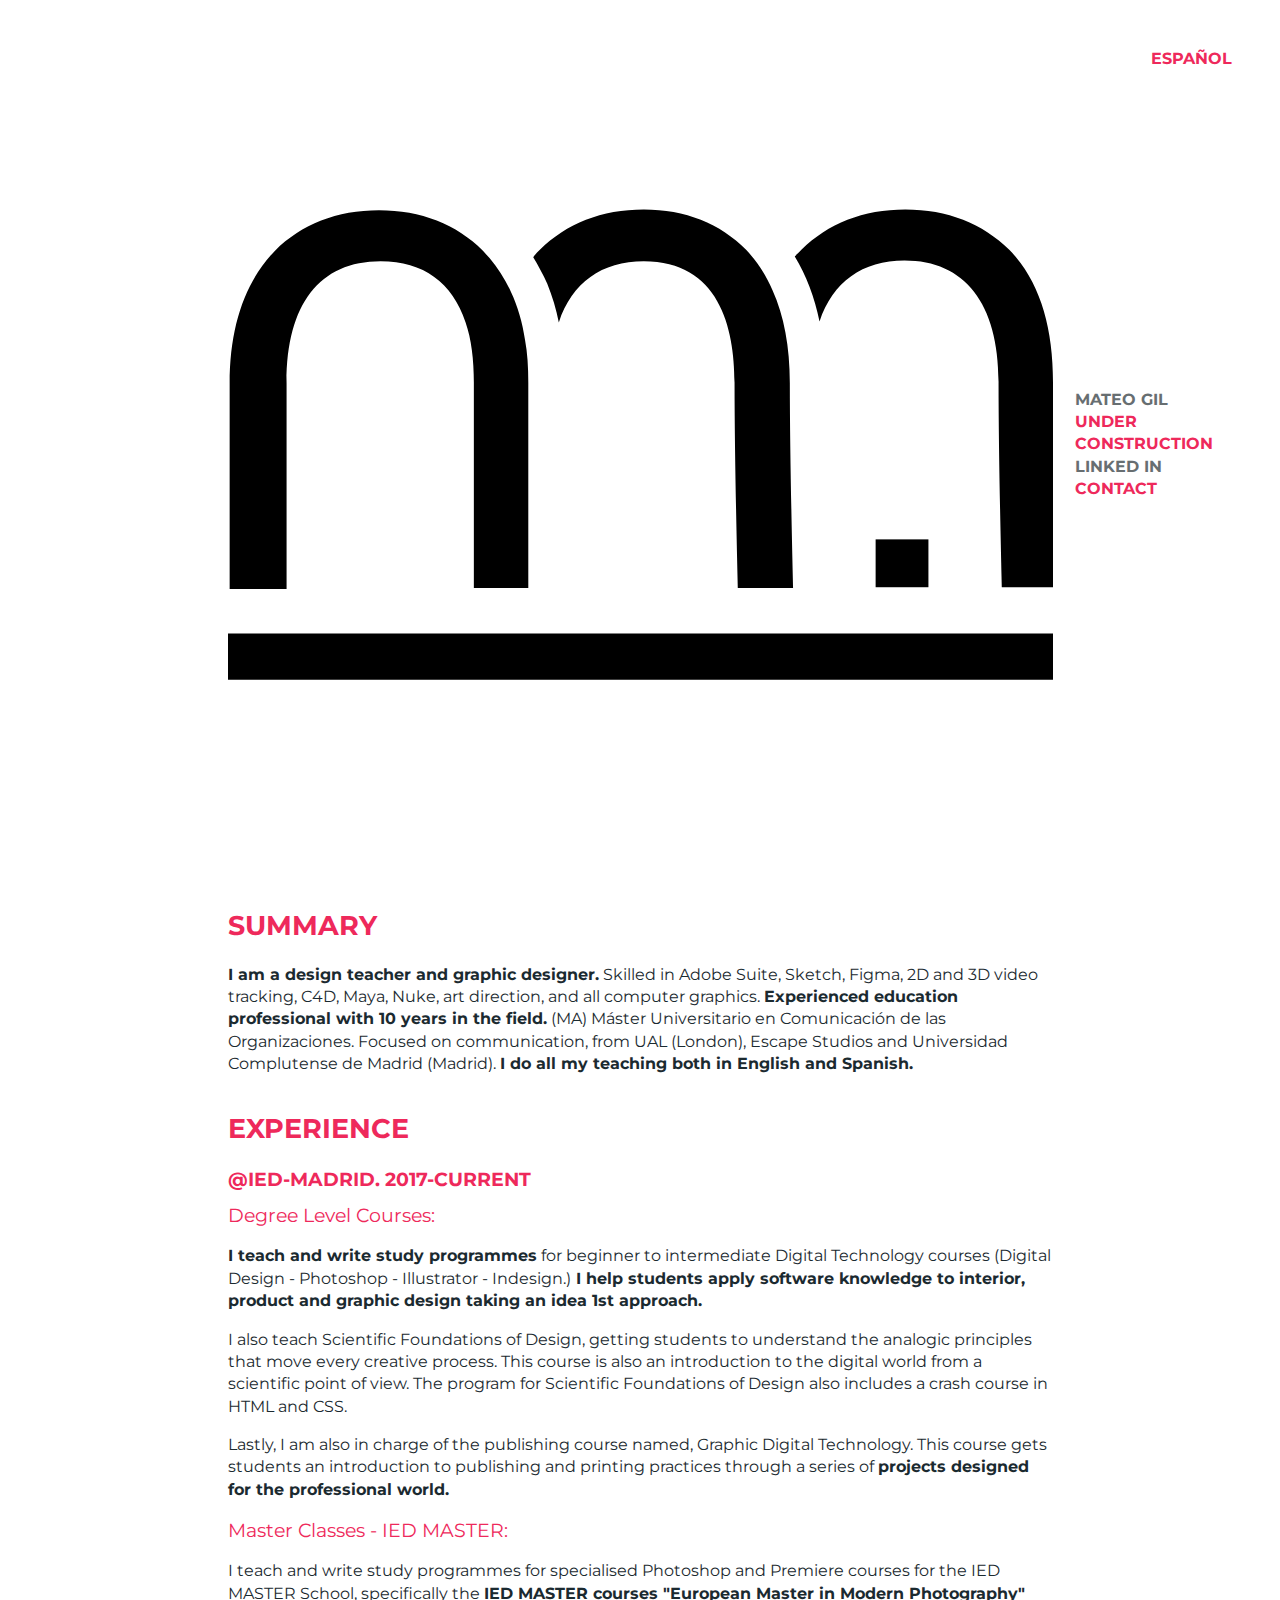
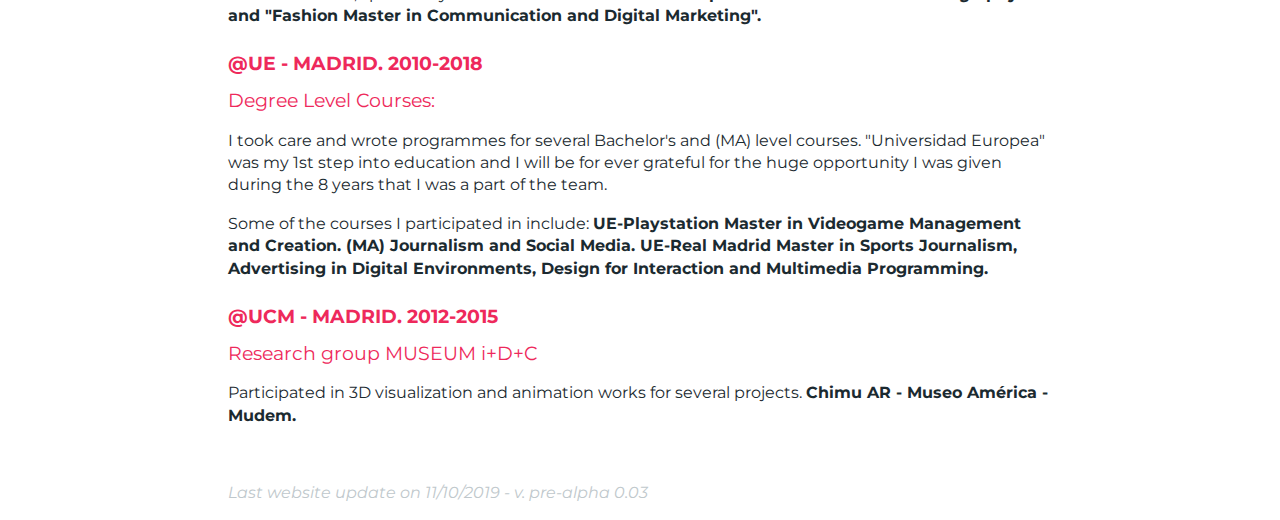
==== commit 8527b792: "0.03" ====
--- a/index.html
+++ b/index.html
@@ -15,11 +15,13 @@
 
 <body>
   <header><img src="images/logo.svg">
-    <nav><a href="#">MATEO GIL</a><a class="active" href="#">UNDER CONSTRUCTION</a><a href="https://www.linkedin.com/in/mateo-gil-arribas-9ab76116/">LINKED IN</a><a class="active" href="mailto:matt@mateogil.info">Contact</a> <a id="topcorner"class="active" href="index_es.html">ESPAÑOL</a></nav>
+    <nav><a href="#">MATEO GIL</a><a class="active" href="#">UNDER CONSTRUCTION</a><a href="https://www.linkedin.com/in/mateo-gil-arribas-9ab76116/">LINKED IN</a><a class="active" href="mailto:matt@mateogil.info">Contact</a> <a id="topcorner"
+        class="active" href="index_es.html">ESPAÑOL</a></nav>
   </header>
   <section>
     <h1>Summary</h1>
-    <p><b>I am a design teacher and graphic designer.</b> Skilled in Adobe Suite, Sketch, Figma, 2D and 3D video tracking, C4D, Maya, Nuke, art direction, and all computer graphics. Experienced education professional. (MA) Máster Universitario en Comunicación de las Organizaciones. Focused on communication, from UAL (London), Escape Studios and Universidad Complutense de Madrid (Madrid). <b>I do all my teaching both in English and Spanish.</b>
+    <p><b>I am a design teacher and graphic designer.</b> Skilled in Adobe Suite, Sketch, Figma, 2D and 3D video tracking, C4D, Maya, Nuke, art direction, and all computer graphics. <b>Experienced education professional with 10 years in the
+        field.</b> (MA) Máster Universitario en Comunicación de las Organizaciones. Focused on communication, from UAL (London), Escape Studios and Universidad Complutense de Madrid (Madrid). <b>I do all my teaching both in English and Spanish.</b>
     </p>
 
   </section>
@@ -43,7 +45,8 @@
 
     <h2 class="UE">@UE - MADRID. 2010-2018</h2>
     <h3>Degree Level Courses:</h3>
-    <p>I took care and wrote programmes for several Bachelor's and (MA) level courses. "Universidad Europea" was my 1st step into education and I will be for ever grateful for the huge opportunity I was given during the 8 years that I was a part of the team.
+    <p>I took care and wrote programmes for several Bachelor's and (MA) level courses. "Universidad Europea" was my 1st step into education and I will be for ever grateful for the huge opportunity I was given during the 8 years that I was a part of
+      the team.
     </p>
     <p>Some of the courses I participated in include: <b>UE-Playstation Master in Videogame Management and Creation. (MA) Journalism and Social Media. UE-Real Madrid Master in Sports Journalism, Advertising in Digital Environments,
         Design for Interaction and Multimedia Programming.</b>
--- a/css/main.css
+++ b/css/main.css
@@ -130,7 +130,6 @@
 nav>a.active {
   color: #EE295B;
 }
-
 
 .UE {
   margin-top: 1.2em;
@@ -334,7 +333,19 @@
     page-break-after: avoid;
   }
 }
+
 @media (pointer:coarse) {
-  #topcorner {  top: 1em;
-    right: 1em;}
-}
+  #topcorner {
+    position: absolute;
+    top: 0;
+    right: 0;
+  }
+}
+
+@media (max-width: 540px) {
+  #topcorner {
+    position: absolute;
+    top: 0;
+    right: 0;
+  }
+}
